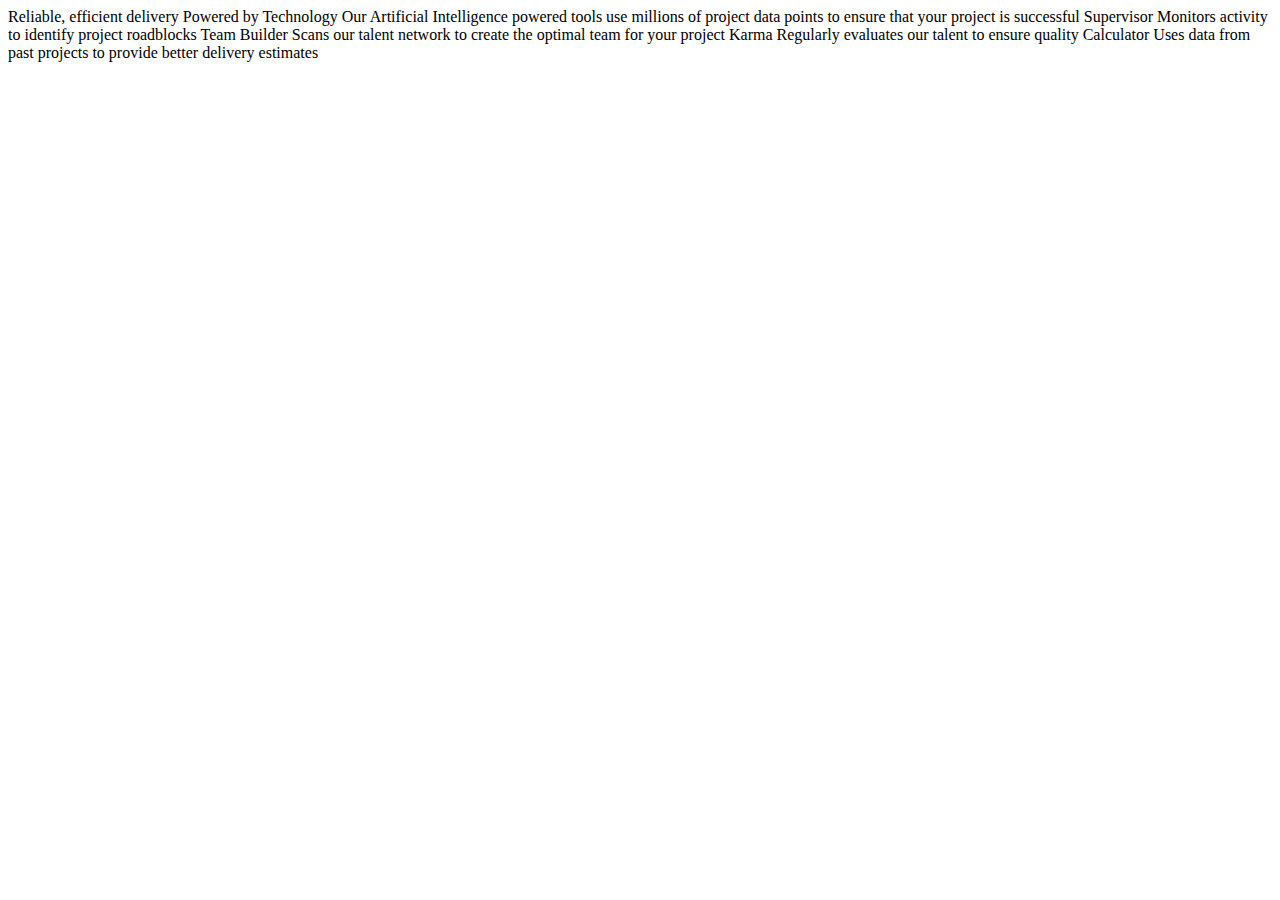
==== index.html @ 19b67632 "add html css" ====
<!DOCTYPE html>
<html lang="en">
<head>
  <meta charset="UTF-8">
  <meta name="viewport" content="width=device-width, initial-scale=1.0">
  <link rel="icon" type="image/png" sizes="32x32" href="./images/favicon-32x32.png">
  <title>Frontend Mentor | Four card feature section</title>
  <link rel="stylesheet" href="styles.css">
</head>
<body>
  
  Reliable, efficient delivery
  Powered by Technology

  Our Artificial Intelligence powered tools use millions of project data points 
  to ensure that your project is successful

  Supervisor
  Monitors activity to identify project roadblocks

  Team Builder
  Scans our talent network to create the optimal team for your project

  Karma
  Regularly evaluates our talent to ensure quality

  Calculator
  Uses data from past projects to provide better delivery estimates

</body>
</html>
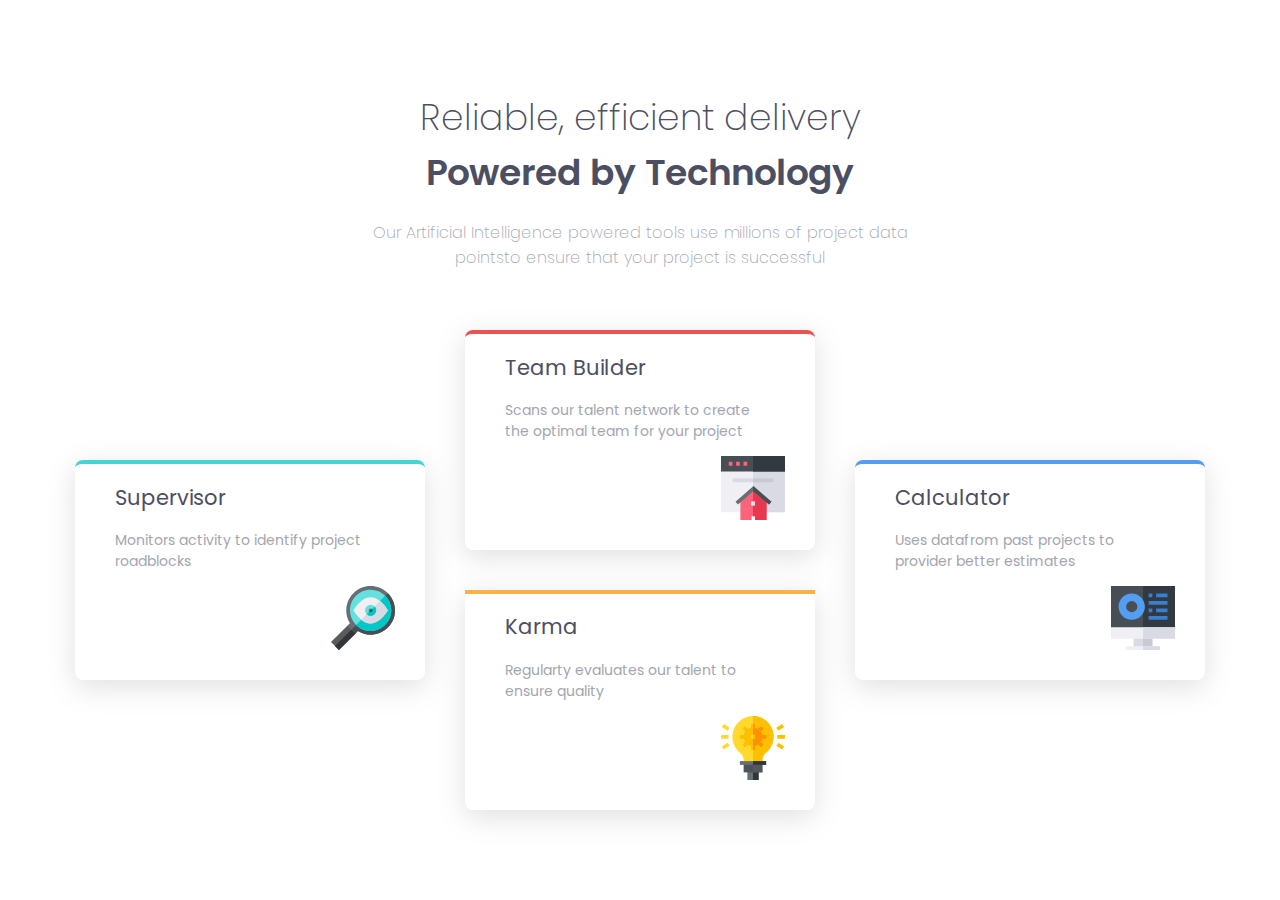
==== commit 77924794: "web design" ====
--- a/index.html
+++ b/index.html
@@ -5,27 +5,65 @@
   <meta name="viewport" content="width=device-width, initial-scale=1.0">
   <link rel="icon" type="image/png" sizes="32x32" href="./images/favicon-32x32.png">
   <title>Frontend Mentor | Four card feature section</title>
+  <link rel="preconnect" href="https://fonts.googleapis.com">
+  <link rel="preconnect" href="https://fonts.gstatic.com" crossorigin>
+  <link href="https://fonts.googleapis.com/css2?family=Fraunces:ital,opsz,wght@0,9..144,100..900;1,9..144,100..900&family=Montserrat:ital,wght@0,100..900;1,100..900&family=Outfit:wght@100..900&family=Poppins:ital,wght@0,100;0,200;0,300;0,400;0,500;0,600;0,700;0,800;0,900;1,100;1,200;1,300;1,400;1,500;1,600;1,700;1,800;1,900&display=swap" rel="stylesheet">
   <link rel="stylesheet" href="styles.css">
 </head>
 <body>
-  
-  Reliable, efficient delivery
-  Powered by Technology
+  <div class="fourCard-container">
+    <div class="fourCard-component">
+      <div class="topic-header-text1">Reliable, efficient delivery</div>
+      <div class="topic-header-text2">Powered by Technology</div>
+      <div class="header-artical-text">Our Artificial Intelligence powered tools use millions of project data <br>
+        pointsto ensure that your project is successful
+      </div>
+    </div>
+    
+  <div class="items-container">
+    <div class="contain-container b-supervisor">
+      <div class="text-container">
+        <h2 class="topic">Supervisor</h2>
+        <p class="article">Monitors activity to identify project roadblocks</p>
+      </div>
+      <div class="image-container">
+        <img class="image-contain" src="./images/icon-supervisor.svg" alt="Calculator">
+      </div>
+    </div>
 
-  Our Artificial Intelligence powered tools use millions of project data points 
-  to ensure that your project is successful
+    <div class="center-items-container">
+      <div class="contain-container b-team">
+        <div class="text-container">
+          <h2 class="topic">Team Builder</h2>
+          <p class="article">Scans our talent network to create the optimal team for your project</p>
+        </div>
+        <div class="image-container">
+          <img class="image-contain" src="./images/icon-team-builder.svg" alt="Calculator">
+        </div>
+      </div>
 
-  Supervisor
-  Monitors activity to identify project roadblocks
+      <div class="contain-container">
+        <div class="text-container b-karma">
+          <h2 class="topic">Karma</h2>
+          <p class="article">Regularty evaluates our talent to ensure quality</p>
+        </div>
+        <div class="image-container">
+          <img class="image-contain" src="./images/icon-karma.svg" alt="Calculator">
+        </div>
+      </div>
+    </div>
 
-  Team Builder
-  Scans our talent network to create the optimal team for your project
+    <div class="contain-container b-calculator">
+      <div class="text-container">
+        <h2 class="topic">Calculator</h2>
+        <p class="article">Uses datafrom past projects to provider better estimates</p>
+      </div>
+      <div class="image-container">
+        <img class="image-contain" src="./images/icon-calculator.svg" alt="Calculator">
+      </div>
+    </div>
+  </div>
 
-  Karma
-  Regularly evaluates our talent to ensure quality
-
-  Calculator
-  Uses data from past projects to provide better delivery estimates
-
+  </div>
 </body>
 </html>--- a/styles.css
+++ b/styles.css
@@ -0,0 +1,122 @@
+:root {
+    --Red: hsl(0, 78%, 62%);
+    --Cyan: hsl(180, 62%, 55%);
+    --Orange: hsl(34, 97%, 64%);
+    --Blue: hsl(212, 86%, 64%);
+    --Very-Dark-Blue: hsl(234, 12%, 34%);
+    --Grayish-Blue: hsl(229, 6%, 66%);
+    --Very-Light-Gray: hsl(0, 0%, 98%); 
+    --font-size: 14px;
+    --font-family: "Poppins", sans-serif;
+    --font-weight-200: 200;
+    --font-weight-400: 400;
+    --font-weight-600: 600;
+}
+/* responsive 48em */
+
+body {
+    margin: 0;
+    padding: 0;
+    box-sizing: border-box;
+    font-size: var(--font-size);
+    font-family: var(--font-family);
+}
+
+.fourCard-container {
+    display: flex;
+    flex-direction: column;
+    justify-content: center;
+    align-items: center;
+    height: 100vh;
+}
+
+.fourCard-component {
+    display: flex;
+    flex-direction: column;
+    align-items: center;
+}
+
+.topic-header-text1 {
+    font-size: 36px;
+    font-weight: var(--font-weight-200);
+    color: var(--Very-Dark-Blue);
+}
+
+.topic-header-text2 {
+    font-size: 36px;
+    font-weight: var(--font-weight-600);
+    color: var(--Very-Dark-Blue);
+}
+
+.header-artical-text{
+    font-size: 16px;
+    font-weight: var(--font-weight-200);
+    color: var(--Grayish-Blue);
+    text-align: center;
+    margin-top: 20px;
+    margin-bottom: 60px;
+}
+
+.items-container {
+    display: flex;
+    flex-direction: row;
+    justify-content: center;
+    align-items: center;
+    max-height: 100vw;
+    gap: 40px;
+}
+
+.center-items-container{
+    display: flex;
+    flex-direction: column;
+    gap: 40px;
+}
+
+.contain-container {
+    max-width: 350px;
+    max-height: 250px;
+    box-shadow: rgba(100, 100, 111, 0.2) 0px 7px 29px 0px;
+    display: flex;
+    flex-direction: column;
+    justify-content: space-between;
+    border-radius: 0.5rem;
+}
+.text-container {
+    padding: 0 40px 0 40px;
+}
+
+.topic {
+    font-weight: var(--font-weight-400);
+    color: var(--Very-Dark-Blue);
+
+}
+
+.article {
+    color: var(--Grayish-Blue);
+}
+
+.image-container {
+    display: flex;
+    justify-content: flex-end;
+}
+
+.image-contain {
+    max-width: 64px;;
+    padding: 0 30px 30px 0;
+}
+
+.b-supervisor {
+    border-top: 4px solid var(--Cyan);
+}
+
+.b-team {
+    border-top: 4px solid var(--Red);
+}
+
+.b-karma {
+    border-top: 4px solid var(--Orange);
+}
+
+.b-calculator {
+    border-top: 4px solid var(--Blue);
+}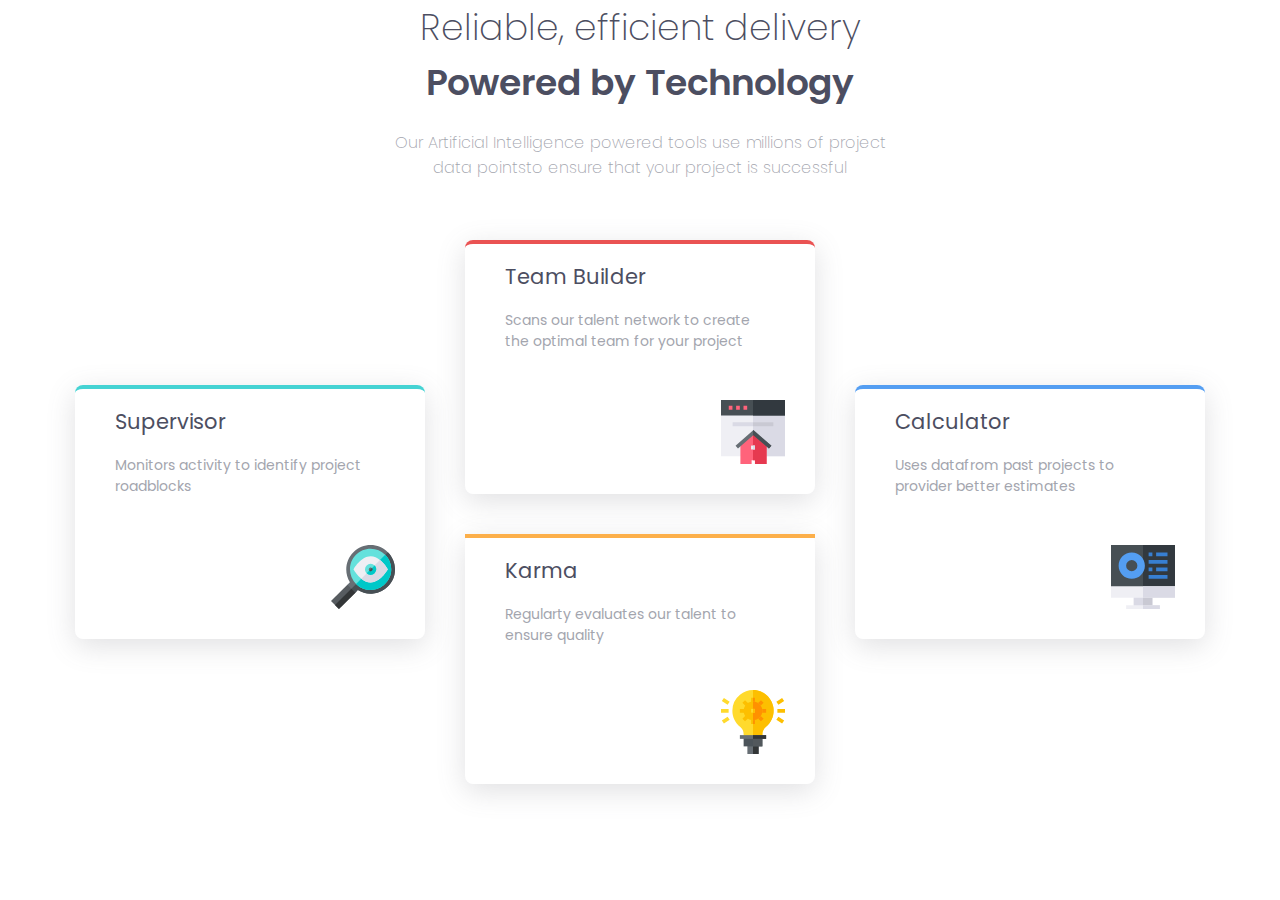
==== commit 63309e48: "rasponsesive mobile" ====
--- a/index.html
+++ b/index.html
@@ -12,58 +12,57 @@
 </head>
 <body>
   <div class="fourCard-container">
-    <div class="fourCard-component">
+    <div class="header-text-component">
       <div class="topic-header-text1">Reliable, efficient delivery</div>
       <div class="topic-header-text2">Powered by Technology</div>
-      <div class="header-artical-text">Our Artificial Intelligence powered tools use millions of project data <br>
+      <div class="header-artical-text">Our Artificial Intelligence powered tools use millions of project data
         pointsto ensure that your project is successful
       </div>
     </div>
     
-  <div class="items-container">
-    <div class="contain-container b-supervisor">
-      <div class="text-container">
-        <h2 class="topic">Supervisor</h2>
-        <p class="article">Monitors activity to identify project roadblocks</p>
-      </div>
-      <div class="image-container">
-        <img class="image-contain" src="./images/icon-supervisor.svg" alt="Calculator">
-      </div>
-    </div>
-
-    <div class="center-items-container">
-      <div class="contain-container b-team">
+    <div class="items-container">
+      <div class="contain-container b-supervisor">
         <div class="text-container">
-          <h2 class="topic">Team Builder</h2>
-          <p class="article">Scans our talent network to create the optimal team for your project</p>
+          <h2 class="topic">Supervisor</h2>
+          <p class="article">Monitors activity to identify project roadblocks</p>
         </div>
         <div class="image-container">
-          <img class="image-contain" src="./images/icon-team-builder.svg" alt="Calculator">
+          <img class="image-contain" src="./images/icon-supervisor.svg" alt="Calculator">
         </div>
       </div>
 
-      <div class="contain-container">
-        <div class="text-container b-karma">
-          <h2 class="topic">Karma</h2>
-          <p class="article">Regularty evaluates our talent to ensure quality</p>
+      <div class="center-items-container">
+        <div class="contain-container b-team">
+          <div class="text-container">
+            <h2 class="topic">Team Builder</h2>
+            <p class="article">Scans our talent network to create the optimal team for your project</p>
+          </div>
+          <div class="image-container">
+            <img class="image-contain" src="./images/icon-team-builder.svg" alt="Calculator">
+          </div>
+        </div>
+        <div class="contain-container">
+          <div class="text-container b-karma">
+            <h2 class="topic">Karma</h2>
+            <p class="article">Regularty evaluates our talent to ensure quality</p>
+          </div>
+          <div class="image-container">
+            <img class="image-contain" src="./images/icon-karma.svg" alt="Calculator">
+          </div>
+        </div>
+      </div>
+
+      <div class="contain-container b-calculator">
+        <div class="text-container">
+          <h2 class="topic">Calculator</h2>
+          <p class="article">Uses datafrom past projects to provider better estimates</p>
         </div>
         <div class="image-container">
-          <img class="image-contain" src="./images/icon-karma.svg" alt="Calculator">
+          <img class="image-contain" src="./images/icon-calculator.svg" alt="Calculator">
         </div>
       </div>
+      
     </div>
-
-    <div class="contain-container b-calculator">
-      <div class="text-container">
-        <h2 class="topic">Calculator</h2>
-        <p class="article">Uses datafrom past projects to provider better estimates</p>
-      </div>
-      <div class="image-container">
-        <img class="image-contain" src="./images/icon-calculator.svg" alt="Calculator">
-      </div>
-    </div>
-  </div>
-
   </div>
 </body>
 </html>--- a/styles.css
+++ b/styles.css
@@ -21,19 +21,21 @@
     font-size: var(--font-size);
     font-family: var(--font-family);
 }
-
+a
 .fourCard-container {
     display: flex;
     flex-direction: column;
     justify-content: center;
     align-items: center;
-    height: 100vh;
+    min-height: 100vh;
+    overflow-y: auto;
 }
 
-.fourCard-component {
+.header-text-component {
     display: flex;
     flex-direction: column;
     align-items: center;
+    max-height: auto;
 }
 
 .topic-header-text1 {
@@ -55,6 +57,7 @@
     text-align: center;
     margin-top: 20px;
     margin-bottom: 60px;
+    max-width: 500px;
 }
 
 .items-container {
@@ -62,25 +65,28 @@
     flex-direction: row;
     justify-content: center;
     align-items: center;
-    max-height: 100vw;
+    max-height: auto;
     gap: 40px;
 }
 
 .center-items-container{
     display: flex;
     flex-direction: column;
+    justify-content: center;
+    align-items: center;
     gap: 40px;
 }
 
 .contain-container {
-    max-width: 350px;
-    max-height: 250px;
+    width: 350px;
+    height: 250px;
     box-shadow: rgba(100, 100, 111, 0.2) 0px 7px 29px 0px;
     display: flex;
     flex-direction: column;
     justify-content: space-between;
     border-radius: 0.5rem;
 }
+
 .text-container {
     padding: 0 40px 0 40px;
 }
@@ -119,4 +125,49 @@
 
 .b-calculator {
     border-top: 4px solid var(--Blue);
+}
+
+@media (max-width: 48em){
+    .fourCard-container {
+        display: flex;
+        flex-direction: column;
+        justify-content: center;
+        min-height: 100vh;
+        align-items: center;
+        margin: 40px 0 40px 0;
+    }
+
+    .header-text-component {
+        max-width: 300px;
+    }
+
+    .topic-header-text1 {
+        font-size: 20px;
+    }
+    
+    .topic-header-text2 {
+        font-size: 20px;
+    }
+    
+    .header-artical-text{
+        font-size: 15px;
+        margin-bottom: 40px;
+    }
+
+    .contain-container {
+        width: 300px;
+        height: 250px;
+        box-shadow: rgba(100, 100, 111, 0.2) 0px 7px 29px 0px;
+        display: flex;
+        flex-direction: column;
+        justify-content: space-between;
+        border-radius: 0.5rem;
+        margin-bottom: 20px;
+    }
+
+    .items-container, .center-items-container {
+        display: inline-block;
+        gap: 20px;
+    }
+    
 }